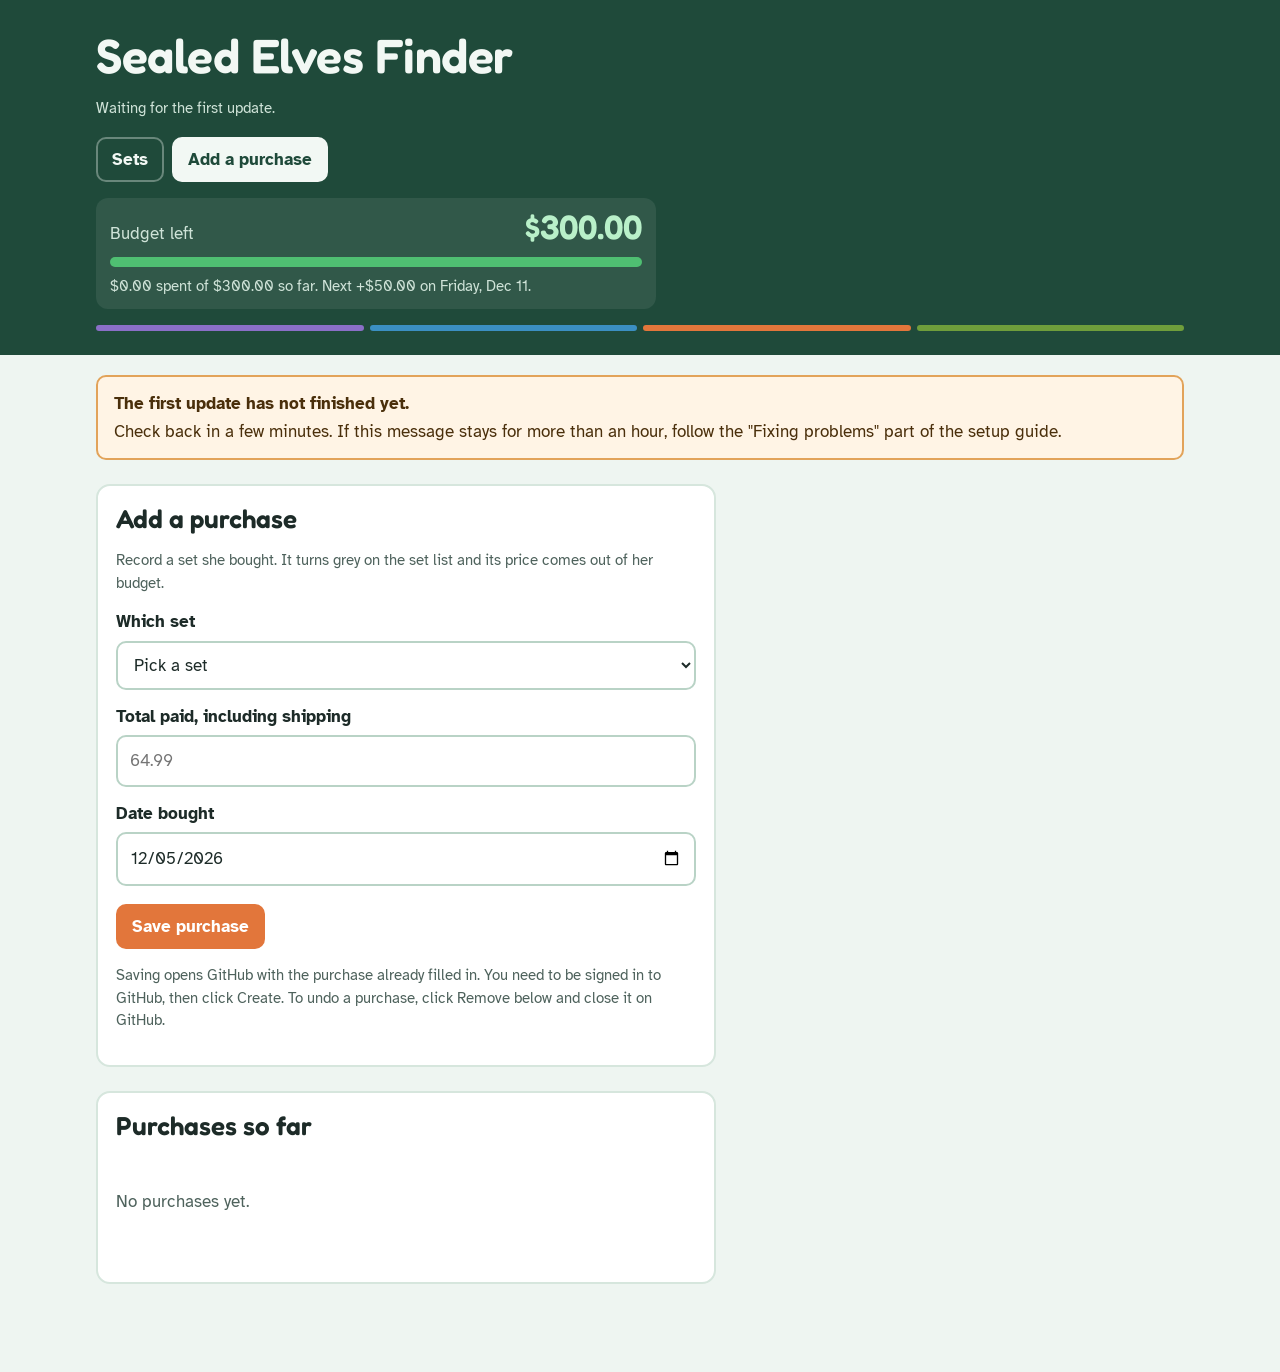
==== site/add.html @ 1994a803 "Add files via upload" ====
<!doctype html>
<html lang="en">
<head>
<meta charset="utf-8">
<meta name="viewport" content="width=device-width, initial-scale=1">
<meta name="robots" content="noindex, nofollow">
<title>Add a purchase | Sealed Elves Finder</title>
<link rel="preconnect" href="https://fonts.googleapis.com">
<link rel="preconnect" href="https://fonts.gstatic.com" crossorigin>
<link href="https://fonts.googleapis.com/css2?family=Atkinson+Hyperlegible:wght@400;700&family=Fredoka:wght@500;600&display=swap" rel="stylesheet">
<link rel="stylesheet" href="style.css">
</head>
<body data-page="add">
<header class="top">
  <div class="wrap">
    <a href="index.html" style="text-decoration:none"><h1>Sealed Elves Finder</h1></a>
    <span class="updated" id="updated">Loading listings...</span>
    <nav class="tabs" aria-label="Pages">
      <a href="index.html">Sets</a>
      <a href="add.html" aria-current="page">Add a purchase</a>
    </nav>
    <div class="budget" id="budget" aria-live="polite"></div>
    <div class="elements" aria-hidden="true">
      <span style="background:#8a6fc7"></span><span style="background:#3b8fc2"></span><span style="background:#e2763b"></span><span style="background:#6f9e3b"></span>
    </div>
  </div>
</header>
<main class="wrap">
  <div id="banner"></div>
  <section class="add-card">
    <h2>Add a purchase</h2>
    <p class="hint">Record a set she bought. It turns grey on the set list and its price comes out of her budget.</p>
    <form id="addForm" novalidate>
      <label for="pSet">Which set</label>
      <select id="pSet" class="field"></select>
      <label for="pPaid">Total paid, including shipping</label>
      <input id="pPaid" class="field" type="text" inputmode="decimal" placeholder="64.99" autocomplete="off">
      <label for="pDate">Date bought</label>
      <input id="pDate" class="field" type="date">
      <button type="submit" class="buy">Save purchase</button>
      <p class="form-msg" id="addMsg" role="status"></p>
    </form>
    <p class="hint">Saving opens GitHub with the purchase already filled in. You need to be signed in to GitHub, then click Create. To undo a purchase, click Remove below and close it on GitHub.</p>
  </section>
  <section class="add-card">
    <h2>Purchases so far</h2>
    <div id="pList"></div>
  </section>
</main>
<footer class="wrap foot" id="foot"></footer>
<script src="app.js"></script>
</body>
</html>
---- site/style.css ----
* { box-sizing: border-box; }

html { background: #eef5f1; }

body {
  margin: 0;
  background: #eef5f1;
  color: #1d2b28;
  font-family: "Atkinson Hyperlegible", system-ui, sans-serif;
  font-size: 17px;
  line-height: 1.5;
}

a { color: #2f6b4f; }

a:focus-visible, button:focus-visible, input:focus-visible, select:focus-visible {
  outline: 3px solid #8a6fc7;
  outline-offset: 2px;
}

h1, h2, h3 {
  font-family: "Fredoka", "Atkinson Hyperlegible", sans-serif;
  font-weight: 600;
  line-height: 1.15;
  margin: 0;
}

.wrap {
  max-width: 1120px;
  margin: 0 auto;
  padding: 0 16px;
}

/* Header */

.top {
  background: #1f4a3a;
  color: #f2f8f4;
  padding: 28px 0 24px;
}

.top h1 {
  font-size: clamp(30px, 6vw, 48px);
  letter-spacing: -0.5px;
}

.top p {
  margin: 6px 0 0;
  max-width: 60ch;
  color: #cfe3d8;
}

.top a { color: #f2f8f4; }

.elements {
  display: flex;
  gap: 6px;
  margin-top: 16px;
}

.elements span {
  height: 6px;
  flex: 1;
  border-radius: 3px;
}

.updated {
  display: inline-block;
  margin-top: 14px;
  font-size: 15px;
  color: #cfe3d8;
}

/* Banners */

.banner {
  margin: 20px 0 0;
  padding: 14px 16px;
  border-radius: 10px;
  background: #fff4e5;
  border: 2px solid #e2a35a;
  color: #4a2f0b;
}

.banner strong { display: block; margin-bottom: 2px; }

.banner.bad {
  background: #fdecea;
  border-color: #d9665a;
  color: #4d1410;
}

/* Tools row */

.tools {
  display: flex;
  flex-wrap: wrap;
  gap: 12px 20px;
  align-items: center;
  margin: 24px 0 8px;
}

.search {
  flex: 1 1 260px;
  font: inherit;
  padding: 12px 14px;
  border: 2px solid #b9d3c6;
  border-radius: 10px;
  background: #ffffff;
  color: #1d2b28;
}

.check {
  display: flex;
  align-items: center;
  gap: 8px;
  cursor: pointer;
}

.check input { width: 20px; height: 20px; accent-color: #2f6b4f; }

/* Year sections */

.year {
  margin: 32px 0 8px;
  padding-top: 14px;
  border-top: 8px solid #2f6b4f;
}

.year h2 { font-size: 30px; }

.year .count { margin: 2px 0 14px; color: #4e625c; }

.grid {
  display: grid;
  grid-template-columns: repeat(auto-fill, minmax(220px, 1fr));
  gap: 16px;
}

.tile {
  display: flex;
  flex-direction: column;
  background: #ffffff;
  border-radius: 14px;
  border: 2px solid #d6e6dd;
  text-decoration: none;
  color: inherit;
  overflow: hidden;
}

.tile:hover { border-color: #2f6b4f; }

.thumb {
  aspect-ratio: 4 / 3;
  background: #f6faf8;
  display: flex;
  align-items: center;
  justify-content: center;
  overflow: hidden;
}

.thumb img {
  width: 100%;
  height: 100%;
  object-fit: contain;
}

.thumb .ph {
  font-family: "Fredoka", sans-serif;
  font-size: 34px;
  font-weight: 600;
  color: #b9d3c6;
}

.tile .body { padding: 12px 14px 14px; display: flex; flex-direction: column; gap: 4px; flex: 1; }

.tile .num { font-size: 14px; color: #4e625c; }

.tile h3 { font-size: 19px; }

.tile .sale {
  margin-top: auto;
  padding-top: 8px;
  font-weight: 700;
  color: #1f4a3a;
}

.tile .sale.none { font-weight: 400; color: #6b7d77; }

.tile .orig { font-size: 14px; color: #4e625c; }

.kind {
  display: inline-block;
  align-self: flex-start;
  font-size: 13px;
  padding: 1px 8px;
  border-radius: 999px;
  background: #ece6f7;
  color: #4b3680;
}

.empty {
  padding: 32px 0;
  color: #4e625c;
}

/* Set page */

.back {
  display: inline-block;
  margin: 20px 0 0;
  font-weight: 700;
}

.hero {
  display: grid;
  grid-template-columns: 220px 1fr;
  gap: 24px;
  align-items: center;
  margin: 18px 0 8px;
}

.hero .thumb {
  border-radius: 14px;
  border: 2px solid #d6e6dd;
  background: #ffffff;
}

.hero h1 { font-size: clamp(28px, 5vw, 42px); }

.facts {
  display: flex;
  flex-wrap: wrap;
  gap: 8px 24px;
  margin-top: 12px;
  padding: 0;
  list-style: none;
}

.facts li span { display: block; font-size: 14px; color: #4e625c; }

.facts li b { font-size: 20px; }

.filters {
  display: flex;
  flex-wrap: wrap;
  gap: 10px;
  align-items: center;
  margin: 24px 0 14px;
}

.seg {
  display: inline-flex;
  border: 2px solid #b9d3c6;
  border-radius: 10px;
  overflow: hidden;
  background: #ffffff;
}

.seg button {
  font: inherit;
  border: 0;
  background: transparent;
  padding: 9px 14px;
  cursor: pointer;
  color: #1d2b28;
}

.seg button[aria-pressed="true"] {
  background: #1f4a3a;
  color: #ffffff;
}

.sort {
  font: inherit;
  padding: 9px 12px;
  border: 2px solid #b9d3c6;
  border-radius: 10px;
  background: #ffffff;
  color: #1d2b28;
}

.list { display: flex; flex-direction: column; gap: 14px; margin-bottom: 40px; }

.item {
  display: grid;
  grid-template-columns: 160px 1fr auto;
  gap: 18px;
  align-items: center;
  background: #ffffff;
  border: 2px solid #d6e6dd;
  border-radius: 14px;
  padding: 14px;
}

.item .thumb { border-radius: 10px; aspect-ratio: 1 / 1; }

.item h3 {
  font-family: "Atkinson Hyperlegible", sans-serif;
  font-size: 17px;
  font-weight: 700;
  margin-bottom: 6px;
}

.tags { display: flex; flex-wrap: wrap; gap: 6px; margin: 6px 0; }

.tag {
  font-size: 13px;
  padding: 2px 9px;
  border-radius: 999px;
  background: #e3f0e9;
  color: #1f4a3a;
}

.tag.auction { background: #e2eef8; color: #164a70; }
.tag.warn { background: #fff1d6; color: #6a4300; }

.item .seller { font-size: 15px; color: #4e625c; }

.price { text-align: right; min-width: 150px; }

.price .big {
  font-family: "Fredoka", sans-serif;
  font-size: 30px;
  font-weight: 600;
  line-height: 1;
}

.price .ship { font-size: 14px; color: #4e625c; margin-top: 4px; }

.price .vs { font-size: 14px; margin-top: 4px; color: #4e625c; }

.price .vs.up { color: #a0461a; }
.price .vs.down { color: #2f6b4f; }

.buy {
  display: inline-block;
  margin-top: 10px;
  background: #e2763b;
  color: #ffffff;
  text-decoration: none;
  font-weight: 700;
  padding: 10px 16px;
  border-radius: 10px;
}

.buy:hover { background: #c95f27; }

.foot {
  padding: 24px 0 40px;
  color: #4e625c;
  font-size: 14px;
}

@media (max-width: 720px) {
  .hero { grid-template-columns: 1fr; }
  .hero .thumb { max-width: 260px; }
  .item { grid-template-columns: 96px 1fr; }
  .price { grid-column: 1 / -1; text-align: left; display: flex; flex-wrap: wrap; align-items: baseline; gap: 4px 14px; }
  .buy { margin-top: 4px; }
}

@media (prefers-reduced-motion: reduce) {
  * { transition: none !important; animation: none !important; }
}

/* Tabs */

.tabs {
  display: flex;
  gap: 8px;
  margin-top: 16px;
}

.tabs a {
  color: #f2f8f4;
  text-decoration: none;
  font-weight: 700;
  padding: 8px 14px;
  border-radius: 10px;
  border: 2px solid rgba(242, 248, 244, 0.35);
}

.tabs a[aria-current="page"] {
  background: #f2f8f4;
  color: #1f4a3a;
  border-color: #f2f8f4;
}

/* Budget bar */

.budget {
  margin-top: 16px;
  background: rgba(255, 255, 255, 0.08);
  border-radius: 12px;
  padding: 12px 14px;
  max-width: 560px;
}

.budget:empty { display: none; }

.budget-top {
  display: flex;
  align-items: baseline;
  justify-content: space-between;
  gap: 12px;
}

.budget-label { color: #cfe3d8; }

.budget-left {
  font-family: "Fredoka", sans-serif;
  font-weight: 600;
  font-size: 34px;
  line-height: 1;
  color: #b9f0c9;
}

.budget-left.over { color: #ffb4a8; }

.budget-bar {
  height: 10px;
  border-radius: 5px;
  background: #4fbf72;
  margin: 10px 0 8px;
  overflow: hidden;
}

.budget-bar span {
  display: block;
  height: 100%;
  background: #8aa39a;
}

.budget-sub { font-size: 15px; color: #cfe3d8; }
.budget-sub.warn { color: #ffd58a; margin-top: 4px; }

/* Owned and affordable tiles */

.tile { position: relative; }

.badge {
  position: absolute;
  top: 10px;
  left: 10px;
  z-index: 1;
  font-size: 13px;
  font-weight: 700;
  padding: 3px 10px;
  border-radius: 999px;
}

.tile.afford {
  border-color: #3fa564;
  background: #e8f7ec;
  box-shadow: inset 0 0 0 2px #3fa564;
}

.afford-badge { background: #2f8f50; color: #ffffff; }

.tile.owned {
  background: #eceeed;
  border-color: #cfd4d2;
}

.tile.owned .thumb img { filter: grayscale(1); opacity: 0.55; }
.tile.owned .body { opacity: 0.6; }
.owned-badge { background: #5f6b67; color: #ffffff; }

.owned-note {
  margin: 12px 0 0;
  padding: 8px 12px;
  border-radius: 10px;
  background: #eceeed;
  color: #3d4744;
}

.item.fits { border-color: #3fa564; background: #f1faf3; }
.tag.fits { background: #2f8f50; color: #ffffff; }

/* Add a purchase */

.add-card {
  background: #ffffff;
  border: 2px solid #d6e6dd;
  border-radius: 14px;
  padding: 18px;
  margin: 24px 0;
  max-width: 620px;
}

.add-card h2 { font-size: 26px; margin-bottom: 6px; }

.add-card label {
  display: block;
  font-weight: 700;
  margin: 14px 0 6px;
}

.field {
  width: 100%;
  font: inherit;
  padding: 11px 12px;
  border: 2px solid #b9d3c6;
  border-radius: 10px;
  background: #ffffff;
  color: #1d2b28;
}

.add-card .buy { margin-top: 18px; border: 0; cursor: pointer; font: inherit; font-weight: 700; }
.hint { color: #4e625c; font-size: 15px; }
.form-msg { margin: 12px 0 0; }
.form-msg.ok { color: #1f6b3b; }
.form-msg.bad { color: #a02c1c; }

.plist { list-style: none; margin: 0; padding: 0; }

.plist li {
  display: grid;
  grid-template-columns: 110px 1fr auto auto;
  gap: 12px;
  align-items: center;
  padding: 10px 0;
  border-bottom: 1px solid #e3ece7;
}

@media (max-width: 720px) {
  .plist li { grid-template-columns: 1fr auto; }
  .budget-left { font-size: 28px; }
}
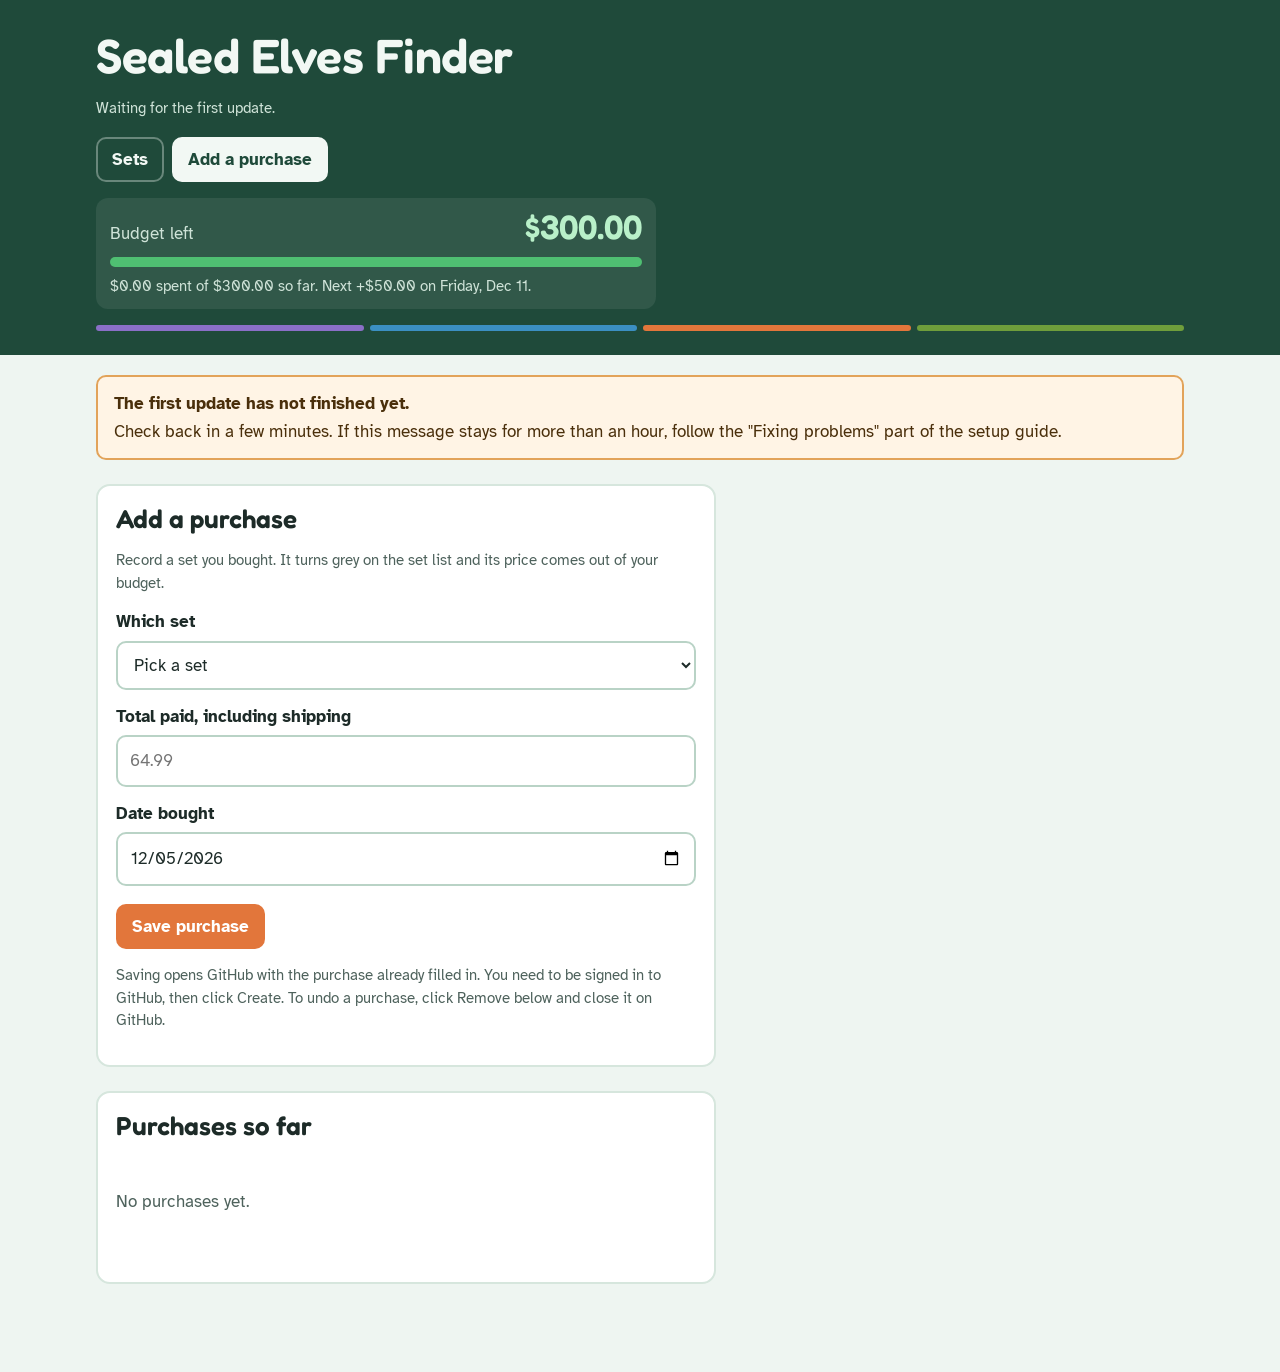
==== commit 014df082: "Say you instead of she [skip ci]" ====
--- a/site/add.html
+++ b/site/add.html
@@ -29,7 +29,7 @@
   <div id="banner"></div>
   <section class="add-card">
     <h2>Add a purchase</h2>
-    <p class="hint">Record a set she bought. It turns grey on the set list and its price comes out of her budget.</p>
+    <p class="hint">Record a set you bought. It turns grey on the set list and its price comes out of your budget.</p>
     <form id="addForm" novalidate>
       <label for="pSet">Which set</label>
       <select id="pSet" class="field"></select>
